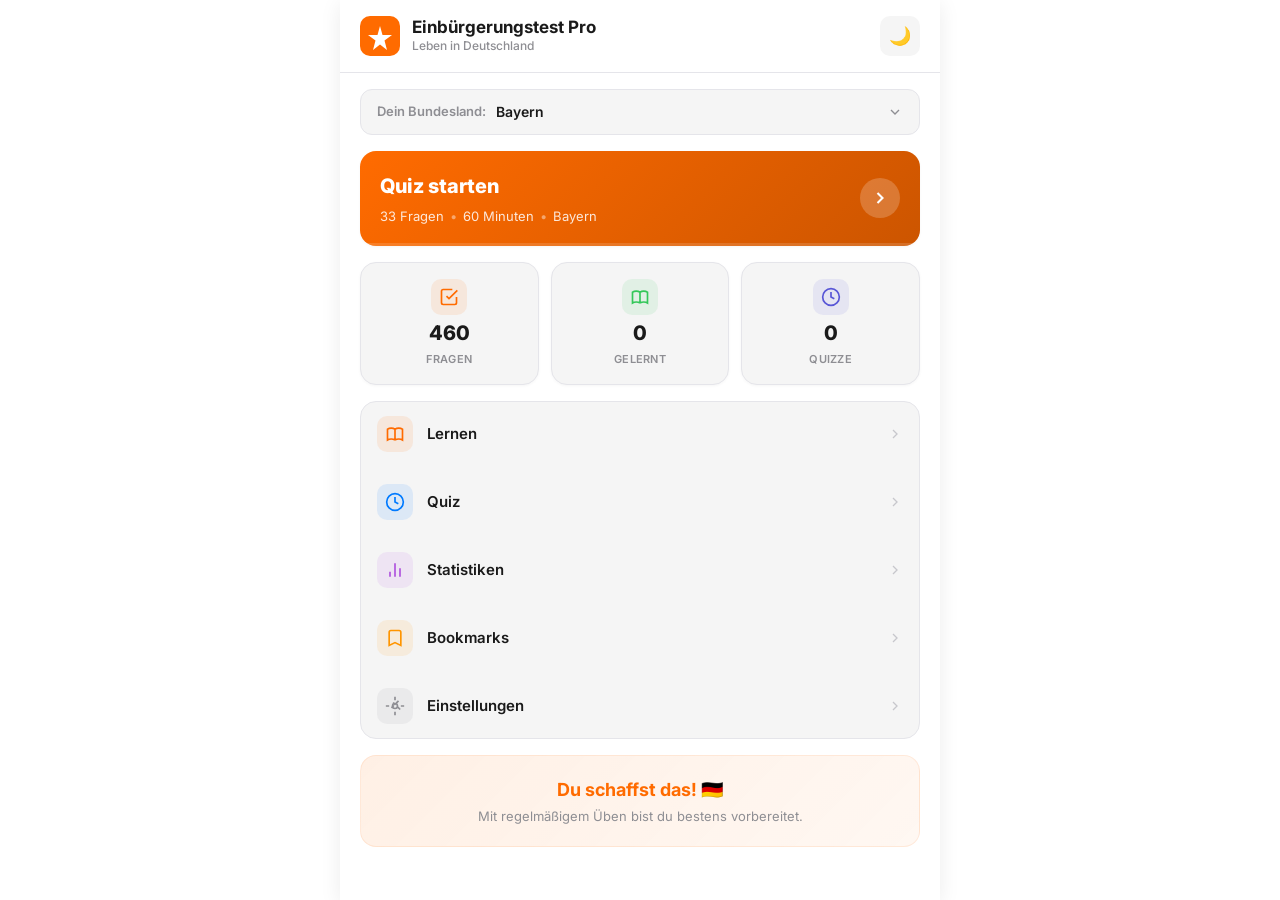
==== webapp/index.html @ 6d7e6860 "Initial commit: Leben in Deutschland Einbürgerungstest app Flutter app, web app, question/translatio" ====
<!DOCTYPE html>
<html lang="de">
<head>
  <meta charset="UTF-8">
  <meta name="viewport" content="width=device-width, initial-scale=1.0">
  <meta name="description" content="Einbürgerungstest Pro - Bereite dich optimal auf den deutschen Einbürgerungstest vor. 460 Fragen, Quiz-Modus, Lernmodus, Statistiken.">
  <meta name="theme-color" content="#FF6B00">
  <title>Einbürgerungstest Pro - Leben in Deutschland</title>
  <link rel="stylesheet" href="style.css">
  <link rel="preconnect" href="https://fonts.googleapis.com">
  <link rel="preconnect" href="https://fonts.gstatic.com" crossorigin>
  <link href="https://fonts.googleapis.com/css2?family=Inter:wght@400;500;600;700;800&display=swap" rel="stylesheet">
  <link rel="manifest" href="manifest.json">
</head>
<body>
  <div id="app">
    <!-- Loading Screen -->
    <section id="loading-screen" class="screen">
      <div class="loading-container">
        <div class="loading-logo">
          <div class="logo-icon">
            <svg viewBox="0 0 64 64" fill="none" xmlns="http://www.w3.org/2000/svg">
              <rect width="64" height="64" rx="16" fill="#FF6B00"/>
              <path d="M32 16L36.5 28.5H49L39 36.5L43 49L32 41L21 49L25 36.5L15 28.5H27.5L32 16Z" fill="white"/>
            </svg>
          </div>
          <h1 class="loading-title">Einbürgerungstest Pro</h1>
          <p class="loading-subtitle">Leben in Deutschland</p>
        </div>
        <div class="loading-spinner"></div>
        <p class="loading-text">Fragen werden geladen...</p>
      </div>
    </section>

    <!-- ===== SCREEN 1: HOME/DASHBOARD ===== -->
    <section id="screen-home" class="screen">
      <header class="app-header">
        <div class="header-content">
          <div class="header-logo">
            <svg viewBox="0 0 40 40" fill="none" xmlns="http://www.w3.org/2000/svg" class="header-icon">
              <rect width="40" height="40" rx="10" fill="#FF6B00"/>
              <path d="M20 10L22.5 19H32L24.5 24.5L27 34L20 28.5L13 34L15.5 24.5L8 19H17.5L20 10Z" fill="white"/>
            </svg>
            <div class="header-text">
              <h1 class="header-title">Einbürgerungstest Pro</h1>
              <p class="header-subtitle">Leben in Deutschland</p>
            </div>
          </div>
          <button id="btn-dark-mode" class="icon-btn" aria-label="Dark Mode umschalten">
            <span class="dark-icon">🌙</span>
            <span class="light-icon">☀️</span>
          </button>
        </div>
      </header>

      <main class="main-content">
        <!-- Bundesland Selector -->
        <div class="bundesland-bar">
          <label for="bundesland-select">Dein Bundesland:</label>
          <select id="bundesland-select" class="bundesland-select">
            <option value="Baden-Württemberg">Baden-Württemberg</option>
            <option value="Bayern" selected>Bayern</option>
            <option value="Berlin">Berlin</option>
            <option value="Brandenburg">Brandenburg</option>
            <option value="Bremen">Bremen</option>
            <option value="Hamburg">Hamburg</option>
            <option value="Hessen">Hessen</option>
            <option value="Mecklenburg-Vorpommern">Mecklenburg-Vorpommern</option>
            <option value="Niedersachsen">Niedersachsen</option>
            <option value="Nordrhein-Westfalen">Nordrhein-Westfalen</option>
            <option value="Rheinland-Pfalz">Rheinland-Pfalz</option>
            <option value="Saarland">Saarland</option>
            <option value="Sachsen">Sachsen</option>
            <option value="Sachsen-Anhalt">Sachsen-Anhalt</option>
            <option value="Schleswig-Holstein">Schleswig-Holstein</option>
            <option value="Thüringen">Thüringen</option>
          </select>
        </div>

        <!-- Quiz Start Card -->
        <div class="quiz-start-card card" id="btn-start-quiz">
          <div class="quiz-start-content">
            <div class="quiz-start-info">
              <h2 class="quiz-start-title">Quiz starten</h2>
              <p class="quiz-start-desc">
                <span class="quiz-start-detail">33 Fragen</span>
                <span class="dot">•</span>
                <span class="quiz-start-detail">60 Minuten</span>
                <span class="dot">•</span>
                <span class="quiz-start-detail" id="quiz-state-display">Bayern</span>
              </p>
            </div>
            <div class="quiz-start-arrow">
              <svg viewBox="0 0 24 24" fill="none" stroke="currentColor" stroke-width="2.5">
                <path d="M9 18l6-6-6-6"/>
              </svg>
            </div>
          </div>
          <div class="quiz-start-progress">
            <div class="progress-line"></div>
          </div>
        </div>

        <!-- Stats Row -->
        <div class="stats-row">
          <div class="stat-card card">
            <div class="stat-icon icon-questions">
              <svg viewBox="0 0 24 24" fill="none" stroke="currentColor" stroke-width="2">
                <path d="M9 11l3 3L22 4"/>
                <path d="M21 12v7a2 2 0 01-2 2H5a2 2 0 01-2-2V5a2 2 0 012-2h11"/>
              </svg>
            </div>
            <div class="stat-number" id="stat-total">460</div>
            <div class="stat-label">Fragen</div>
          </div>
          <div class="stat-card card">
            <div class="stat-icon icon-learned">
              <svg viewBox="0 0 24 24" fill="none" stroke="currentColor" stroke-width="2">
                <path d="M12 6.253v13m0-13C10.832 5.477 9.246 5 7.5 5S4.168 5.477 3 6.253v13C4.168 18.477 5.754 18 7.5 18s3.332.477 4.5 1.253m0-13C13.168 5.477 14.754 5 16.5 5c1.747 0 3.332.477 4.5 1.253v13C19.832 18.477 18.247 18 16.5 18c-1.746 0-3.332.477-4.5 1.253"/>
              </svg>
            </div>
            <div class="stat-number" id="stat-learned">0</div>
            <div class="stat-label">Gelernt</div>
          </div>
          <div class="stat-card card">
            <div class="stat-icon icon-quizzes">
              <svg viewBox="0 0 24 24" fill="none" stroke="currentColor" stroke-width="2">
                <circle cx="12" cy="12" r="10"/>
                <path d="M12 6v6l4 2"/>
              </svg>
            </div>
            <div class="stat-number" id="stat-quizzes">0</div>
            <div class="stat-label">Quizze</div>
          </div>
        </div>

        <!-- Menu List -->
        <nav class="menu-list">
          <button class="menu-item" data-screen="learn">
            <div class="menu-icon icon-learn">
              <svg viewBox="0 0 24 24" fill="none" stroke="currentColor" stroke-width="2">
                <path d="M12 6.253v13m0-13C10.832 5.477 9.246 5 7.5 5S4.168 5.477 3 6.253v13C4.168 18.477 5.754 18 7.5 18s3.332.477 4.5 1.253m0-13C13.168 5.477 14.754 5 16.5 5c1.747 0 3.332.477 4.5 1.253v13C19.832 18.477 18.247 18 16.5 18c-1.746 0-3.332.477-4.5 1.253"/>
              </svg>
            </div>
            <span class="menu-text">Lernen</span>
            <svg class="menu-arrow" viewBox="0 0 24 24" fill="none" stroke="currentColor" stroke-width="2">
              <path d="M9 18l6-6-6-6"/>
            </svg>
          </button>
          <button class="menu-item" data-screen="quiz">
            <div class="menu-icon icon-quiz">
              <svg viewBox="0 0 24 24" fill="none" stroke="currentColor" stroke-width="2">
                <circle cx="12" cy="12" r="10"/>
                <path d="M12 6v6l4 2"/>
              </svg>
            </div>
            <span class="menu-text">Quiz</span>
            <svg class="menu-arrow" viewBox="0 0 24 24" fill="none" stroke="currentColor" stroke-width="2">
              <path d="M9 18l6-6-6-6"/>
            </svg>
          </button>
          <button class="menu-item" data-screen="statistics">
            <div class="menu-icon icon-stats">
              <svg viewBox="0 0 24 24" fill="none" stroke="currentColor" stroke-width="2">
                <path d="M18 20V10M12 20V4M6 20v-6"/>
              </svg>
            </div>
            <span class="menu-text">Statistiken</span>
            <svg class="menu-arrow" viewBox="0 0 24 24" fill="none" stroke="currentColor" stroke-width="2">
              <path d="M9 18l6-6-6-6"/>
            </svg>
          </button>
          <button class="menu-item" data-screen="bookmarks">
            <div class="menu-icon icon-bookmarks">
              <svg viewBox="0 0 24 24" fill="none" stroke="currentColor" stroke-width="2">
                <path d="M5 5a2 2 0 012-2h10a2 2 0 012 2v16l-7-3.5L5 21V5z"/>
              </svg>
            </div>
            <span class="menu-text">Bookmarks</span>
            <svg class="menu-arrow" viewBox="0 0 24 24" fill="none" stroke="currentColor" stroke-width="2">
              <path d="M9 18l6-6-6-6"/>
            </svg>
          </button>
          <button class="menu-item" data-screen="settings">
            <div class="menu-icon icon-settings">
              <svg viewBox="0 0 24 24" fill="none" stroke="currentColor" stroke-width="2">
                <circle cx="12" cy="12" r="3"/>
                <path d="M12 1v4m0 14v4m4.22-17.22l-2.83 2.83m-2.78 2.78l-2.83 2.83M23 12h-4M5 12H1m17.22 4.22l-2.83-2.83m-2.78-2.78l-2.83-2.83"/>
              </svg>
            </div>
            <span class="menu-text">Einstellungen</span>
            <svg class="menu-arrow" viewBox="0 0 24 24" fill="none" stroke="currentColor" stroke-width="2">
              <path d="M9 18l6-6-6-6"/>
            </svg>
          </button>
        </nav>

        <!-- Motivation -->
        <div class="motivation-card">
          <p class="motivation-text">Du schaffst das! 🇩🇪</p>
          <p class="motivation-sub">Mit regelmäßigem Üben bist du bestens vorbereitet.</p>
        </div>
      </main>
    </section>

    <!-- ===== SCREEN 2: QUIZ ===== -->
    <section id="screen-quiz" class="screen">
      <header class="quiz-header">
        <button id="btn-quit-quiz" class="icon-btn" aria-label="Quiz beenden">
          <svg viewBox="0 0 24 24" fill="none" stroke="currentColor" stroke-width="2">
            <path d="M19 12H5m7-7l-7 7 7 7"/>
          </svg>
        </button>
        <div class="quiz-header-center">
          <div class="quiz-timer" id="quiz-timer">60:00</div>
          <div class="quiz-progress-text" id="quiz-progress-text">Frage 1 von 33</div>
        </div>
        <div class="quiz-placeholder"></div>
      </header>

      <!-- Timer Bar -->
      <div class="timer-bar-container">
        <div class="timer-bar" id="timer-bar"></div>
      </div>

      <!-- Progress Bar -->
      <div class="quiz-progress-bar-container">
        <div class="quiz-progress-bar" id="quiz-progress-bar"></div>
      </div>

      <!-- Question Number Circles -->
      <div class="question-circles-container">
        <div class="question-circles" id="question-circles"></div>
      </div>

      <main class="quiz-main" id="quiz-main">
        <!-- Question Card -->
        <div class="quiz-question-card card" id="quiz-question-card">
          <div class="quiz-question-number" id="quiz-question-number">Frage 1</div>
          <h2 class="quiz-question-text" id="quiz-question-text"></h2>
        </div>

        <!-- Answer Buttons -->
        <div class="quiz-answers" id="quiz-answers"></div>
      </main>

      <!-- Quiz Navigation -->
      <footer class="quiz-footer">
        <button id="btn-quiz-prev" class="btn btn-secondary" disabled>
          <svg viewBox="0 0 24 24" fill="none" stroke="currentColor" stroke-width="2">
            <path d="M15 18l-6-6 6-6"/>
          </svg>
          Zurück
        </button>
        <button id="btn-quiz-end" class="btn btn-danger">Test beenden</button>
        <button id="btn-quiz-next" class="btn btn-primary">
          Weiter
          <svg viewBox="0 0 24 24" fill="none" stroke="currentColor" stroke-width="2">
            <path d="M9 18l6-6-6-6"/>
          </svg>
        </button>
      </footer>
    </section>

    <!-- ===== SCREEN 3: QUIZ RESULT ===== -->
    <section id="screen-result" class="screen">
      <header class="result-header">
        <button class="icon-btn" id="btn-result-home" aria-label="Zurück zur Startseite">
          <svg viewBox="0 0 24 24" fill="none" stroke="currentColor" stroke-width="2">
            <path d="M3 12l2-2m0 0l7-7 7 7M5 10v10a1 1 0 001 1h3m10-11l2 2m-2-2v10a1 1 0 01-1 1h-3m-4 0v-4a1 1 0 011-1h2a1 1 0 011 1v4"/>
          </svg>
        </button>
        <h1 class="result-header-title">Ergebnis</h1>
        <div class="placeholder"></div>
      </header>

      <main class="result-main">
        <!-- Result Status -->
        <div class="result-status" id="result-status">
          <div class="result-icon" id="result-icon"></div>
          <h2 class="result-title" id="result-title"></h2>
          <p class="result-subtitle" id="result-subtitle"></p>
        </div>

        <!-- Score Circle -->
        <div class="score-circle-container">
          <div class="score-circle" id="score-circle">
            <svg viewBox="0 0 120 120" class="score-circle-svg">
              <circle cx="60" cy="60" r="54" fill="none" stroke="var(--surface)" stroke-width="8"/>
              <circle cx="60" cy="60" r="54" fill="none" stroke="var(--primary)" stroke-width="8" 
                      stroke-dasharray="339.292" stroke-dashoffset="339.292" 
                      stroke-linecap="round" class="score-progress" id="score-progress"/>
            </svg>
            <div class="score-text">
              <span class="score-number" id="score-number">0</span>
              <span class="score-total">/33</span>
            </div>
          </div>
          <p class="score-needed">Benötigt: 17/33</p>
        </div>

        <!-- Answer List -->
        <div class="result-answers card">
          <h3 class="result-answers-title">Übersicht</h3>
          <div class="result-answers-list" id="result-answers-list"></div>
        </div>
      </main>

      <!-- Result Buttons -->
      <footer class="result-footer">
        <button class="btn btn-primary" id="btn-retry">
          <svg viewBox="0 0 24 24" fill="none" stroke="currentColor" stroke-width="2">
            <path d="M4 4v5h.582m15.356 2A8.001 8.001 0 004.582 9m0 0H9m11 11v-5h-.581m0 0a8.003 8.003 0 01-15.357-2m15.357 2H15"/>
          </svg>
          Nochmal versuchen
        </button>
        <button class="btn btn-secondary" id="btn-result-home-2">Zurück zur Startseite</button>
      </footer>

      <!-- Confetti Canvas -->
      <canvas id="confetti-canvas"></canvas>
    </section>

    <!-- ===== SCREEN 4: LEARN ===== -->
    <section id="screen-learn" class="screen">
      <header class="sub-header">
        <button class="icon-btn btn-back" data-screen="home" aria-label="Zurück">
          <svg viewBox="0 0 24 24" fill="none" stroke="currentColor" stroke-width="2">
            <path d="M19 12H5m7-7l-7 7 7 7"/>
          </svg>
        </button>
        <h1 class="sub-header-title">Lernen</h1>
        <div class="placeholder"></div>
      </header>

      <main class="learn-main" id="learn-main">
        <!-- Search -->
        <div class="search-bar">
          <svg class="search-icon" viewBox="0 0 24 24" fill="none" stroke="currentColor" stroke-width="2">
            <circle cx="11" cy="11" r="8"/>
            <path d="M21 21l-4.35-4.35"/>
          </svg>
          <input type="text" id="learn-search" class="search-input" placeholder="Fragen durchsuchen...">
        </div>

        <!-- Filter Tags -->
        <div class="filter-tags" id="filter-tags">
          <button class="filter-tag active" data-category="all">Alle</button>
          <button class="filter-tag" data-category="Allgemein">Allgemein</button>
          <button class="filter-tag" data-category="Bundesland">Bundesland</button>
          <button class="filter-tag" data-category="Europa">Europa</button>
          <button class="filter-tag" data-category="Geschichte">Geschichte</button>
          <button class="filter-tag" data-category="Politik">Politik</button>
          <button class="filter-tag" data-category="Verfassung">Verfassung</button>
          <button class="filter-tag" data-category="Recht">Recht</button>
          <button class="filter-tag" data-category="Gesellschaft">Gesellschaft</button>
          <button class="filter-tag" data-category="Wahl">Wahl</button>
        </div>

        <!-- Questions List -->
        <div class="learn-questions-list" id="learn-questions-list"></div>
      </main>
    </section>

    <!-- ===== SCREEN 5: STATISTICS ===== -->
    <section id="screen-statistics" class="screen">
      <header class="sub-header">
        <button class="icon-btn btn-back" data-screen="home" aria-label="Zurück">
          <svg viewBox="0 0 24 24" fill="none" stroke="currentColor" stroke-width="2">
            <path d="M19 12H5m7-7l-7 7 7 7"/>
          </svg>
        </button>
        <h1 class="sub-header-title">Statistiken</h1>
        <div class="placeholder"></div>
      </header>

      <main class="stats-main">
        <!-- Overall Progress Circle -->
        <div class="stats-progress-card card">
          <h3 class="stats-card-title">Gesamtfortschritt</h3>
          <div class="stats-circle-container">
            <div class="stats-circle">
              <svg viewBox="0 0 120 120" class="stats-circle-svg">
                <circle cx="60" cy="60" r="54" fill="none" stroke="var(--surface)" stroke-width="8"/>
                <circle cx="60" cy="60" r="54" fill="none" stroke="var(--primary)" stroke-width="8" 
                        stroke-dasharray="339.292" stroke-dashoffset="339.292" 
                        stroke-linecap="round" class="stats-progress-circle" id="stats-progress-circle"/>
              </svg>
              <div class="stats-circle-text">
                <span class="stats-circle-number" id="stats-circle-number">0</span>
                <span class="stats-circle-percent" id="stats-circle-percent">%</span>
              </div>
            </div>
            <p class="stats-circle-label">
              <span id="stats-learned-count">0</span> / <span id="stats-total-count">460</span> Fragen gelernt
            </p>
          </div>
        </div>

        <!-- Category Bars -->
        <div class="stats-categories-card card">
          <h3 class="stats-card-title">Kategorien</h3>
          <div class="stats-category-bars" id="stats-category-bars"></div>
        </div>

        <!-- Quiz History -->
        <div class="stats-history-card card">
          <h3 class="stats-card-title">Letzte Quiz-Ergebnisse</h3>
          <div class="stats-history-list" id="stats-history-list"></div>
        </div>

        <!-- Success Rate -->
        <div class="stats-rate-card card">
          <h3 class="stats-card-title">Erfolgsrate</h3>
          <div class="rate-display">
            <div class="rate-number" id="rate-number">0%</div>
            <div class="rate-bar-container">
              <div class="rate-bar" id="rate-bar"></div>
            </div>
            <p class="rate-detail" id="rate-detail">0 von 0 Quizzen bestanden</p>
          </div>
        </div>
      </main>
    </section>

    <!-- ===== SCREEN 6: BOOKMARKS ===== -->
    <section id="screen-bookmarks" class="screen">
      <header class="sub-header">
        <button class="icon-btn btn-back" data-screen="home" aria-label="Zurück">
          <svg viewBox="0 0 24 24" fill="none" stroke="currentColor" stroke-width="2">
            <path d="M19 12H5m7-7l-7 7 7 7"/>
          </svg>
        </button>
        <h1 class="sub-header-title">Bookmarks</h1>
        <div class="placeholder"></div>
      </header>

      <main class="bookmarks-main">
        <div class="bookmarks-list" id="bookmarks-list"></div>
        <div class="bookmarks-empty" id="bookmarks-empty">
          <svg viewBox="0 0 24 24" fill="none" stroke="currentColor" stroke-width="1.5" class="empty-icon">
            <path d="M5 5a2 2 0 012-2h10a2 2 0 012 2v16l-7-3.5L5 21V5z"/>
          </svg>
          <p>Noch keine Bookmarks</p>
          <p class="empty-sub">Markiere Fragen im Lernmodus mit dem Stern.</p>
        </div>
      </main>
    </section>

    <!-- ===== SCREEN 7: SETTINGS ===== -->
    <section id="screen-settings" class="screen">
      <header class="sub-header">
        <button class="icon-btn btn-back" data-screen="home" aria-label="Zurück">
          <svg viewBox="0 0 24 24" fill="none" stroke="currentColor" stroke-width="2">
            <path d="M19 12H5m7-7l-7 7 7 7"/>
          </svg>
        </button>
        <h1 class="sub-header-title">Einstellungen</h1>
        <div class="placeholder"></div>
      </header>

      <main class="settings-main">
        <!-- Bundesland Setting -->
        <div class="settings-section card">
          <h3 class="settings-section-title">Bundesland</h3>
          <div class="settings-item">
            <label for="settings-bundesland" class="settings-label">Dein Bundesland für den Test</label>
            <select id="settings-bundesland" class="settings-select">
              <option value="Baden-Württemberg">Baden-Württemberg</option>
              <option value="Bayern" selected>Bayern</option>
              <option value="Berlin">Berlin</option>
              <option value="Brandenburg">Brandenburg</option>
              <option value="Bremen">Bremen</option>
              <option value="Hamburg">Hamburg</option>
              <option value="Hessen">Hessen</option>
              <option value="Mecklenburg-Vorpommern">Mecklenburg-Vorpommern</option>
              <option value="Niedersachsen">Niedersachsen</option>
              <option value="Nordrhein-Westfalen">Nordrhein-Westfalen</option>
              <option value="Rheinland-Pfalz">Rheinland-Pfalz</option>
              <option value="Saarland">Saarland</option>
              <option value="Sachsen">Sachsen</option>
              <option value="Sachsen-Anhalt">Sachsen-Anhalt</option>
              <option value="Schleswig-Holstein">Schleswig-Holstein</option>
              <option value="Thüringen">Thüringen</option>
            </select>
          </div>
        </div>

        <!-- Appearance -->
        <div class="settings-section card">
          <h3 class="settings-section-title">Erscheinungsbild</h3>
          <div class="settings-item toggle-item">
            <div class="settings-toggle-info">
              <span class="settings-label">Dark Mode</span>
              <span class="settings-desc">Dunkles Design verwenden</span>
            </div>
            <label class="toggle-switch">
              <input type="checkbox" id="settings-dark-mode">
              <span class="toggle-slider"></span>
            </label>
          </div>
        </div>

        <!-- Language -->
        <div class="settings-section card">
          <h3 class="settings-section-title">Sprache</h3>
          <div class="settings-item">
            <label for="settings-language" class="settings-label">App-Sprache</label>
            <select id="settings-language" class="settings-select">
              <option value="de" selected>Deutsch</option>
              <option value="en">English</option>
              <option value="tr">Türkçe</option>
            </select>
          </div>
        </div>

        <!-- Data -->
        <div class="settings-section card">
          <h3 class="settings-section-title">Daten</h3>
          <div class="settings-item">
            <div class="settings-reset-info">
              <span class="settings-label">Fortschritt zurücksetzen</span>
              <span class="settings-desc">Alle Lernfortschritte und Statistiken löschen</span>
            </div>
            <button class="btn btn-danger" id="btn-reset-progress">Zurücksetzen</button>
          </div>
        </div>

        <!-- About -->
        <div class="settings-about">
          <p class="about-text">Einbürgerungstest Pro v1.0</p>
          <p class="about-sub">Vorbereitung auf den deutschen Einbürgerungstest "Leben in Deutschland"</p>
        </div>
      </main>
    </section>

    <!-- Confirm Dialog -->
    <div class="dialog-overlay" id="dialog-overlay">
      <div class="dialog card">
        <h3 class="dialog-title" id="dialog-title">Bestätigen</h3>
        <p class="dialog-message" id="dialog-message">Möchtest du fortfahren?</p>
        <div class="dialog-buttons">
          <button class="btn btn-secondary" id="dialog-cancel">Abbrechen</button>
          <button class="btn btn-primary" id="dialog-confirm">Bestätigen</button>
        </div>
      </div>
    </div>

    <!-- Toast Notification -->
    <div class="toast" id="toast">
      <span class="toast-message" id="toast-message"></span>
    </div>
  </div>

  <script src="app.js"></script>
</body>
</html>
---- webapp/style.css ----
/* ============================================
   Einbürgerungstest Pro - Styles
   Xiaomi-Stil: White + Orange (#FF6B00)
   ============================================ */

/* --- CSS Variablen --- */
:root {
  --primary: #FF6B00;
  --primary-light: #FF8533;
  --primary-dark: #CC5500;
  --primary-ghost: rgba(255, 107, 0, 0.1);
  --bg: #FFFFFF;
  --surface: #F5F5F5;
  --surface-hover: #EBEBEB;
  --text: #1A1A1A;
  --text-secondary: #8E8E93;
  --text-tertiary: #C7C7CC;
  --success: #34C759;
  --error: #FF3B30;
  --warning: #FF9500;
  --info: #5856D6;
  --border: #E5E5EA;
  --shadow-sm: 0 1px 3px rgba(0,0,0,0.04);
  --shadow-md: 0 4px 20px rgba(0,0,0,0.08);
  --shadow-lg: 0 8px 32px rgba(0,0,0,0.12);
  --card-radius: 16px;
  --button-radius: 12px;
  --transition: all 0.3s cubic-bezier(0.4, 0, 0.2, 1);
  --transition-fast: all 0.15s ease;
  --font: 'Inter', -apple-system, BlinkMacSystemFont, 'Segoe UI', Roboto, sans-serif;
  --max-width: 600px;
}

[data-theme="dark"] {
  --primary: #FF8533;
  --primary-light: #FF9F5C;
  --primary-dark: #FF6B00;
  --primary-ghost: rgba(255, 107, 0, 0.15);
  --bg: #1A1A1A;
  --surface: #2C2C2E;
  --surface-hover: #3A3A3C;
  --text: #FFFFFF;
  --text-secondary: #8E8E93;
  --text-tertiary: #636366;
  --border: #38383A;
  --shadow-sm: 0 1px 3px rgba(0,0,0,0.2);
  --shadow-md: 0 4px 20px rgba(0,0,0,0.3);
  --shadow-lg: 0 8px 32px rgba(0,0,0,0.4);
}

/* --- Reset & Base --- */
*, *::before, *::after {
  margin: 0;
  padding: 0;
  box-sizing: border-box;
}

html {
  font-size: 16px;
  -webkit-tap-highlight-color: transparent;
}

body {
  font-family: var(--font);
  background: var(--bg);
  color: var(--text);
  line-height: 1.5;
  min-height: 100vh;
  overflow-x: hidden;
  transition: background 0.3s ease, color 0.3s ease;
}

#app {
  max-width: var(--max-width);
  margin: 0 auto;
  min-height: 100vh;
  position: relative;
}

/* --- Screen Management --- */
.screen {
  display: none;
  min-height: 100vh;
  animation: fadeIn 0.3s ease;
}

.screen.active {
  display: flex;
  flex-direction: column;
}

@keyframes fadeIn {
  from { opacity: 0; transform: translateY(8px); }
  to { opacity: 1; transform: translateY(0); }
}

@keyframes slideUp {
  from { opacity: 0; transform: translateY(20px); }
  to { opacity: 1; transform: translateY(0); }
}

@keyframes pulse {
  0%, 100% { transform: scale(1); }
  50% { transform: scale(1.02); }
}

@keyframes spin {
  to { transform: rotate(360deg); }
}

@keyframes shake {
  0%, 100% { transform: translateX(0); }
  25% { transform: translateX(-5px); }
  75% { transform: translateX(5px); }
}

@keyframes confettiFall {
  0% { transform: translateY(-100%) rotate(0deg); opacity: 1; }
  100% { transform: translateY(100vh) rotate(720deg); opacity: 0; }
}

/* --- Loading Screen --- */
#loading-screen {
  display: none;
  align-items: center;
  justify-content: center;
  min-height: 100vh;
  background: var(--bg);
}

#loading-screen.active {
  display: flex;
}

.loading-container {
  display: flex;
  flex-direction: column;
  align-items: center;
  gap: 24px;
  animation: fadeIn 0.5s ease;
}

.loading-logo {
  display: flex;
  flex-direction: column;
  align-items: center;
  gap: 8px;
}

.logo-icon svg {
  width: 72px;
  height: 72px;
}

.loading-title {
  font-size: 1.5rem;
  font-weight: 800;
  color: var(--text);
  letter-spacing: -0.5px;
}

.loading-subtitle {
  font-size: 0.9375rem;
  color: var(--text-secondary);
  font-weight: 500;
}

.loading-spinner {
  width: 36px;
  height: 36px;
  border: 3px solid var(--border);
  border-top-color: var(--primary);
  border-radius: 50%;
  animation: spin 0.8s linear infinite;
}

.loading-text {
  font-size: 0.875rem;
  color: var(--text-secondary);
}

/* --- Header --- */
.app-header {
  padding: 16px 20px;
  background: var(--bg);
  position: sticky;
  top: 0;
  z-index: 100;
  border-bottom: 1px solid var(--border);
}

.header-content {
  display: flex;
  align-items: center;
  justify-content: space-between;
}

.header-logo {
  display: flex;
  align-items: center;
  gap: 12px;
}

.header-icon {
  width: 40px;
  height: 40px;
  flex-shrink: 0;
}

.header-text {
  display: flex;
  flex-direction: column;
}

.header-title {
  font-size: 1.0625rem;
  font-weight: 700;
  color: var(--text);
  line-height: 1.2;
}

.header-subtitle {
  font-size: 0.75rem;
  color: var(--text-secondary);
  font-weight: 500;
}

/* --- Icon Buttons --- */
.icon-btn {
  width: 40px;
  height: 40px;
  border-radius: 10px;
  border: none;
  background: var(--surface);
  color: var(--text);
  display: flex;
  align-items: center;
  justify-content: center;
  cursor: pointer;
  transition: var(--transition-fast);
}

.icon-btn:hover {
  background: var(--surface-hover);
}

.icon-btn:active {
  transform: scale(0.95);
}

.icon-btn svg {
  width: 20px;
  height: 20px;
}

#btn-dark-mode .dark-icon,
#btn-dark-mode .light-icon {
  font-size: 1.125rem;
  line-height: 1;
}

[data-theme="dark"] #btn-dark-mode .dark-icon { display: none; }
[data-theme="dark"] #btn-dark-mode .light-icon { display: block; }
:not([data-theme="dark"]) #btn-dark-mode .dark-icon { display: block; }
:not([data-theme="dark"]) #btn-dark-mode .light-icon { display: none; }

/* --- Sub Header --- */
.sub-header {
  padding: 16px 20px;
  background: var(--bg);
  position: sticky;
  top: 0;
  z-index: 100;
  border-bottom: 1px solid var(--border);
  display: flex;
  align-items: center;
  justify-content: space-between;
  gap: 12px;
}

.sub-header-title {
  font-size: 1.125rem;
  font-weight: 700;
  color: var(--text);
  flex: 1;
  text-align: center;
}

.sub-header .placeholder {
  width: 40px;
}

/* --- Buttons --- */
.btn {
  display: inline-flex;
  align-items: center;
  justify-content: center;
  gap: 8px;
  padding: 12px 20px;
  border-radius: var(--button-radius);
  font-family: var(--font);
  font-size: 0.9375rem;
  font-weight: 600;
  border: none;
  cursor: pointer;
  transition: var(--transition-fast);
  white-space: nowrap;
}

.btn:active {
  transform: scale(0.97);
}

.btn svg {
  width: 18px;
  height: 18px;
  flex-shrink: 0;
}

.btn-primary {
  background: var(--primary);
  color: #fff;
}

.btn-primary:hover {
  background: var(--primary-dark);
}

.btn-secondary {
  background: var(--surface);
  color: var(--text);
}

.btn-secondary:hover {
  background: var(--surface-hover);
}

.btn-danger {
  background: var(--error);
  color: #fff;
}

.btn-danger:hover {
  background: #D6302A;
}

.btn-success {
  background: var(--success);
  color: #fff;
}

/* --- Card --- */
.card {
  background: var(--surface);
  border-radius: var(--card-radius);
  box-shadow: var(--shadow-sm);
  border: 1px solid var(--border);
  transition: var(--transition);
}

/* --- Main Content --- */
.main-content {
  padding: 16px 20px 24px;
  display: flex;
  flex-direction: column;
  gap: 16px;
  flex: 1;
}

/* --- Bundesland Bar --- */
.bundesland-bar {
  display: flex;
  align-items: center;
  gap: 10px;
  padding: 12px 16px;
  background: var(--surface);
  border-radius: var(--button-radius);
  border: 1px solid var(--border);
}

.bundesland-bar label {
  font-size: 0.8125rem;
  font-weight: 600;
  color: var(--text-secondary);
  white-space: nowrap;
}

.bundesland-select,
.settings-select {
  flex: 1;
  background: transparent;
  border: none;
  font-family: var(--font);
  font-size: 0.875rem;
  font-weight: 600;
  color: var(--text);
  cursor: pointer;
  outline: none;
  appearance: none;
  -webkit-appearance: none;
  padding-right: 20px;
  background-image: url("data:image/svg+xml,%3Csvg xmlns='http://www.w3.org/2000/svg' width='16' height='16' viewBox='0 0 24 24' fill='none' stroke='%238E8E93' stroke-width='2'%3E%3Cpath d='M6 9l6 6 6-6'/%3E%3C/svg%3E");
  background-repeat: no-repeat;
  background-position: right center;
}

/* --- Quiz Start Card --- */
.quiz-start-card {
  background: linear-gradient(135deg, var(--primary) 0%, var(--primary-dark) 100%);
  color: #fff;
  padding: 20px;
  cursor: pointer;
  position: relative;
  overflow: hidden;
  border: none;
  transition: var(--transition);
  animation: slideUp 0.4s ease;
}

.quiz-start-card:hover {
  transform: translateY(-2px);
  box-shadow: var(--shadow-lg);
}

.quiz-start-card:active {
  transform: scale(0.98);
}

.quiz-start-content {
  display: flex;
  align-items: center;
  justify-content: space-between;
  position: relative;
  z-index: 1;
}

.quiz-start-title {
  font-size: 1.25rem;
  font-weight: 800;
  color: #fff;
  margin-bottom: 6px;
}

.quiz-start-desc {
  font-size: 0.8125rem;
  color: rgba(255,255,255,0.85);
  display: flex;
  align-items: center;
  gap: 6px;
  flex-wrap: wrap;
}

.dot {
  opacity: 0.5;
}

.quiz-start-arrow {
  width: 40px;
  height: 40px;
  border-radius: 50%;
  background: rgba(255,255,255,0.2);
  display: flex;
  align-items: center;
  justify-content: center;
  flex-shrink: 0;
}

.quiz-start-arrow svg {
  width: 20px;
  height: 20px;
  color: #fff;
}

.quiz-start-progress {
  position: absolute;
  bottom: 0;
  left: 0;
  right: 0;
  height: 3px;
  background: rgba(255,255,255,0.15);
}

.progress-line {
  width: 0%;
  height: 100%;
  background: rgba(255,255,255,0.5);
  border-radius: 2px;
  transition: width 2s ease;
}

.quiz-start-card:hover .progress-line {
  width: 100%;
}

/* --- Stats Row --- */
.stats-row {
  display: grid;
  grid-template-columns: repeat(3, 1fr);
  gap: 12px;
  animation: slideUp 0.4s ease 0.1s both;
}

.stat-card {
  padding: 16px 8px;
  display: flex;
  flex-direction: column;
  align-items: center;
  text-align: center;
  gap: 6px;
}

.stat-icon {
  width: 36px;
  height: 36px;
  border-radius: 10px;
  display: flex;
  align-items: center;
  justify-content: center;
}

.stat-icon svg {
  width: 20px;
  height: 20px;
}

.icon-questions {
  background: var(--primary-ghost);
  color: var(--primary);
}

.icon-learned {
  background: rgba(52, 199, 89, 0.1);
  color: var(--success);
}

.icon-quizzes {
  background: rgba(88, 86, 214, 0.1);
  color: var(--info);
}

.stat-number {
  font-size: 1.25rem;
  font-weight: 800;
  color: var(--text);
  line-height: 1.2;
}

.stat-label {
  font-size: 0.6875rem;
  font-weight: 600;
  color: var(--text-secondary);
  text-transform: uppercase;
  letter-spacing: 0.3px;
}

/* --- Menu List --- */
.menu-list {
  display: flex;
  flex-direction: column;
  gap: 4px;
  background: var(--surface);
  border-radius: var(--card-radius);
  border: 1px solid var(--border);
  overflow: hidden;
  animation: slideUp 0.4s ease 0.2s both;
}

.menu-item {
  display: flex;
  align-items: center;
  gap: 14px;
  padding: 14px 16px;
  background: transparent;
  border: none;
  cursor: pointer;
  transition: var(--transition-fast);
  font-family: var(--font);
  color: var(--text);
  text-align: left;
  width: 100%;
}

.menu-item:hover {
  background: var(--surface-hover);
}

.menu-item:active {
  background: var(--surface-hover);
}

.menu-icon {
  width: 36px;
  height: 36px;
  border-radius: 10px;
  display: flex;
  align-items: center;
  justify-content: center;
  flex-shrink: 0;
}

.menu-icon svg {
  width: 20px;
  height: 20px;
}

.icon-learn { background: var(--primary-ghost); color: var(--primary); }
.icon-quiz { background: rgba(0, 122, 255, 0.1); color: #007AFF; }
.icon-stats { background: rgba(175, 82, 222, 0.1); color: #AF52DE; }
.icon-bookmarks { background: rgba(255, 149, 0, 0.1); color: var(--warning); }
.icon-settings { background: rgba(142, 142, 147, 0.1); color: var(--text-secondary); }

.menu-text {
  flex: 1;
  font-size: 0.9375rem;
  font-weight: 600;
}

.menu-arrow {
  width: 16px;
  height: 16px;
  color: var(--text-tertiary);
  flex-shrink: 0;
}

/* --- Motivation Card --- */
.motivation-card {
  padding: 20px;
  text-align: center;
  background: linear-gradient(135deg, var(--primary-ghost) 0%, rgba(255, 107, 0, 0.05) 100%);
  border-radius: var(--card-radius);
  border: 1px solid rgba(255, 107, 0, 0.1);
  animation: slideUp 0.4s ease 0.3s both;
}

.motivation-text {
  font-size: 1.125rem;
  font-weight: 700;
  color: var(--primary);
  margin-bottom: 4px;
}

.motivation-sub {
  font-size: 0.8125rem;
  color: var(--text-secondary);
}

/* ============================================
   QUIZ SCREEN
   ============================================ */

.quiz-header {
  padding: 12px 20px;
  background: var(--bg);
  position: sticky;
  top: 0;
  z-index: 100;
  border-bottom: 1px solid var(--border);
  display: flex;
  align-items: center;
  justify-content: space-between;
  gap: 12px;
}

.quiz-header-center {
  flex: 1;
  text-align: center;
}

.quiz-timer {
  font-size: 1.25rem;
  font-weight: 800;
  color: var(--text);
  font-variant-numeric: tabular-nums;
  line-height: 1.2;
}

.quiz-timer.warning {
  color: var(--error);
  animation: pulse 1s infinite;
}

.quiz-progress-text {
  font-size: 0.75rem;
  color: var(--text-secondary);
  font-weight: 500;
}

.quiz-placeholder {
  width: 40px;
}

/* Timer Bar */
.timer-bar-container {
  height: 3px;
  background: var(--surface);
  position: sticky;
  top: 61px;
  z-index: 99;
}

.timer-bar {
  height: 100%;
  width: 100%;
  background: var(--primary);
  transition: width 1s linear, background 0.3s ease;
}

.timer-bar.warning {
  background: var(--error);
}

/* Progress Bar */
.quiz-progress-bar-container {
  height: 3px;
  background: var(--surface);
  margin-top: 1px;
}

.quiz-progress-bar {
  height: 100%;
  width: 0%;
  background: var(--success);
  transition: width 0.3s ease;
}

/* Question Circles */
.question-circles-container {
  padding: 12px 20px;
  overflow-x: auto;
  -webkit-overflow-scrolling: touch;
  background: var(--bg);
  border-bottom: 1px solid var(--border);
  position: sticky;
  top: 65px;
  z-index: 98;
}

.question-circles {
  display: flex;
  gap: 8px;
  min-width: max-content;
}

.question-circle {
  width: 32px;
  height: 32px;
  border-radius: 50%;
  display: flex;
  align-items: center;
  justify-content: center;
  font-size: 0.75rem;
  font-weight: 700;
  border: 2px solid var(--border);
  background: var(--bg);
  color: var(--text-secondary);
  cursor: pointer;
  transition: var(--transition-fast);
  flex-shrink: 0;
}

.question-circle:hover {
  border-color: var(--primary);
  color: var(--primary);
}

.question-circle.current {
  border-color: var(--primary);
  background: var(--primary);
  color: #fff;
}

.question-circle.answered {
  border-color: var(--success);
  background: var(--success);
  color: #fff;
}

.question-circle.wrong {
  border-color: var(--error);
  background: var(--error);
  color: #fff;
}

/* Quiz Main */
.quiz-main {
  padding: 16px 20px;
  display: flex;
  flex-direction: column;
  gap: 16px;
  flex: 1;
  overflow-y: auto;
}

.quiz-question-card {
  padding: 20px;
  background: var(--surface);
}

.quiz-question-number {
  font-size: 0.75rem;
  font-weight: 700;
  color: var(--primary);
  text-transform: uppercase;
  letter-spacing: 0.5px;
  margin-bottom: 8px;
}

.quiz-question-text {
  font-size: 1.0625rem;
  font-weight: 600;
  color: var(--text);
  line-height: 1.5;
}

/* Answer Buttons */
.quiz-answers {
  display: flex;
  flex-direction: column;
  gap: 10px;
}

.answer-btn {
  display: flex;
  align-items: flex-start;
  gap: 14px;
  padding: 16px;
  background: var(--surface);
  border: 2px solid var(--border);
  border-radius: var(--button-radius);
  cursor: pointer;
  transition: var(--transition-fast);
  font-family: var(--font);
  color: var(--text);
  text-align: left;
  width: 100%;
  font-size: 0.9375rem;
  line-height: 1.4;
}

.answer-btn:hover {
  border-color: var(--primary);
  background: var(--primary-ghost);
}

.answer-letter {
  width: 28px;
  height: 28px;
  border-radius: 50%;
  background: var(--border);
  color: var(--text-secondary);
  display: flex;
  align-items: center;
  justify-content: center;
  font-size: 0.8125rem;
  font-weight: 700;
  flex-shrink: 0;
}

.answer-btn.selected {
  border-color: var(--primary);
  background: var(--primary-ghost);
}

.answer-btn.selected .answer-letter {
  background: var(--primary);
  color: #fff;
}

.answer-btn.correct {
  border-color: var(--success);
  background: rgba(52, 199, 89, 0.1);
}

.answer-btn.correct .answer-letter {
  background: var(--success);
  color: #fff;
}

.answer-btn.incorrect {
  border-color: var(--error);
  background: rgba(255, 59, 48, 0.1);
}

.answer-btn.incorrect .answer-letter {
  background: var(--error);
  color: #fff;
}

/* Quiz Footer */
.quiz-footer {
  padding: 12px 20px;
  background: var(--bg);
  border-top: 1px solid var(--border);
  display: flex;
  align-items: center;
  justify-content: space-between;
  gap: 10px;
  position: sticky;
  bottom: 0;
  z-index: 100;
}

.quiz-footer .btn {
  padding: 10px 16px;
  font-size: 0.875rem;
}

.quiz-footer .btn svg {
  width: 16px;
  height: 16px;
}

#btn-quiz-end {
  font-size: 0.8125rem;
  padding: 8px 14px;
}

/* ============================================
   RESULT SCREEN
   ============================================ */

.result-header {
  padding: 16px 20px;
  background: var(--bg);
  position: sticky;
  top: 0;
  z-index: 100;
  border-bottom: 1px solid var(--border);
  display: flex;
  align-items: center;
  justify-content: space-between;
}

.result-header-title {
  font-size: 1.125rem;
  font-weight: 700;
  flex: 1;
  text-align: center;
}

.result-main {
  padding: 24px 20px;
  display: flex;
  flex-direction: column;
  gap: 20px;
  flex: 1;
}

.result-status {
  text-align: center;
  animation: slideUp 0.4s ease;
}

.result-icon {
  font-size: 4rem;
  line-height: 1;
  margin-bottom: 12px;
}

.result-title {
  font-size: 1.75rem;
  font-weight: 800;
  margin-bottom: 4px;
}

.result-title.passed {
  color: var(--success);
}

.result-title.failed {
  color: var(--error);
}

.result-subtitle {
  font-size: 0.9375rem;
  color: var(--text-secondary);
}

/* Score Circle */
.score-circle-container {
  display: flex;
  flex-direction: column;
  align-items: center;
  gap: 10px;
}

.score-circle {
  position: relative;
  width: 140px;
  height: 140px;
}

.score-circle-svg {
  width: 100%;
  height: 100%;
  transform: rotate(-90deg);
}

.score-progress {
  transition: stroke-dashoffset 1.5s ease;
}

.score-text {
  position: absolute;
  top: 50%;
  left: 50%;
  transform: translate(-50%, -50%);
  text-align: center;
}

.score-number {
  font-size: 2.5rem;
  font-weight: 800;
  color: var(--text);
}

.score-total {
  font-size: 1.25rem;
  color: var(--text-secondary);
  font-weight: 600;
}

.score-needed {
  font-size: 0.8125rem;
  color: var(--text-secondary);
  font-weight: 500;
}

/* Result Answers */
.result-answers {
  padding: 16px;
}

.result-answers-title {
  font-size: 1rem;
  font-weight: 700;
  color: var(--text);
  margin-bottom: 12px;
}

.result-answers-list {
  display: flex;
  flex-direction: column;
  gap: 8px;
}

.result-answer-item {
  display: flex;
  align-items: flex-start;
  gap: 10px;
  padding: 10px 12px;
  border-radius: 10px;
  background: var(--bg);
  font-size: 0.8125rem;
  transition: var(--transition-fast);
}

.result-answer-item.correct {
  border-left: 3px solid var(--success);
}

.result-answer-item.incorrect {
  border-left: 3px solid var(--error);
}

.result-answer-icon {
  flex-shrink: 0;
  font-size: 1rem;
  margin-top: 1px;
}

.result-answer-text {
  flex: 1;
  line-height: 1.4;
  color: var(--text);
}

/* Result Footer */
.result-footer {
  padding: 16px 20px;
  background: var(--bg);
  border-top: 1px solid var(--border);
  display: flex;
  flex-direction: column;
  gap: 10px;
  position: sticky;
  bottom: 0;
  z-index: 100;
}

.result-footer .btn {
  width: 100%;
}

/* Confetti Canvas */
#confetti-canvas {
  position: fixed;
  top: 0;
  left: 0;
  width: 100%;
  height: 100%;
  pointer-events: none;
  z-index: 1000;
}

/* ============================================
   LEARN SCREEN
   ============================================ */

.learn-main {
  padding: 16px 20px;
  display: flex;
  flex-direction: column;
  gap: 16px;
  flex: 1;
}

/* Search */
.search-bar {
  display: flex;
  align-items: center;
  gap: 10px;
  padding: 12px 16px;
  background: var(--surface);
  border-radius: var(--button-radius);
  border: 1px solid var(--border);
  transition: var(--transition-fast);
}

.search-bar:focus-within {
  border-color: var(--primary);
  box-shadow: 0 0 0 3px var(--primary-ghost);
}

.search-icon {
  width: 18px;
  height: 18px;
  color: var(--text-secondary);
  flex-shrink: 0;
}

.search-input {
  flex: 1;
  background: transparent;
  border: none;
  font-family: var(--font);
  font-size: 0.9375rem;
  color: var(--text);
  outline: none;
}

.search-input::placeholder {
  color: var(--text-tertiary);
}

/* Filter Tags */
.filter-tags {
  display: flex;
  gap: 8px;
  overflow-x: auto;
  -webkit-overflow-scrolling: touch;
  padding-bottom: 4px;
  scrollbar-width: none;
}

.filter-tags::-webkit-scrollbar {
  display: none;
}

.filter-tag {
  padding: 8px 14px;
  border-radius: 20px;
  border: 1px solid var(--border);
  background: var(--bg);
  color: var(--text-secondary);
  font-family: var(--font);
  font-size: 0.8125rem;
  font-weight: 600;
  cursor: pointer;
  transition: var(--transition-fast);
  white-space: nowrap;
  flex-shrink: 0;
}

.filter-tag:hover {
  border-color: var(--primary);
  color: var(--primary);
}

.filter-tag.active {
  background: var(--primary);
  color: #fff;
  border-color: var(--primary);
}

/* Learn Questions List */
.learn-questions-list {
  display: flex;
  flex-direction: column;
  gap: 10px;
}

.learn-question-item {
  background: var(--surface);
  border-radius: var(--card-radius);
  border: 1px solid var(--border);
  overflow: hidden;
  transition: var(--transition-fast);
}

.learn-question-item:hover {
  box-shadow: var(--shadow-md);
}

.learn-question-header {
  display: flex;
  align-items: flex-start;
  gap: 12px;
  padding: 16px;
  cursor: pointer;
  width: 100%;
  background: transparent;
  border: none;
  font-family: var(--font);
  text-align: left;
  color: var(--text);
}

.learn-question-num {
  width: 32px;
  height: 32px;
  border-radius: 50%;
  background: var(--primary-ghost);
  color: var(--primary);
  display: flex;
  align-items: center;
  justify-content: center;
  font-size: 0.75rem;
  font-weight: 700;
  flex-shrink: 0;
}

.learn-question-num.learned {
  background: var(--success);
  color: #fff;
}

.learn-question-content {
  flex: 1;
}

.learn-question-text {
  font-size: 0.9375rem;
  font-weight: 600;
  line-height: 1.4;
  margin-bottom: 6px;
}

.learn-question-meta {
  display: flex;
  align-items: center;
  gap: 8px;
  font-size: 0.75rem;
  color: var(--text-secondary);
}

.learn-question-category {
  padding: 2px 8px;
  border-radius: 10px;
  background: var(--bg);
  font-weight: 600;
}

.learn-question-actions {
  display: flex;
  align-items: center;
  gap: 8px;
}

.learn-action-btn {
  width: 32px;
  height: 32px;
  border-radius: 50%;
  border: none;
  background: transparent;
  color: var(--text-tertiary);
  cursor: pointer;
  display: flex;
  align-items: center;
  justify-content: center;
  transition: var(--transition-fast);
  flex-shrink: 0;
}

.learn-action-btn:hover {
  background: var(--bg);
}

.learn-action-btn svg {
  width: 18px;
  height: 18px;
}

.learn-action-btn.bookmarked {
  color: var(--warning);
}

.learn-action-btn.learned {
  color: var(--success);
}

/* Expanded Question */
.learn-question-body {
  padding: 0 16px 16px;
  display: none;
  animation: slideUp 0.2s ease;
}

.learn-question-body.expanded {
  display: block;
}

.learn-answer-options {
  display: flex;
  flex-direction: column;
  gap: 8px;
}

.learn-answer-option {
  display: flex;
  align-items: flex-start;
  gap: 10px;
  padding: 12px 14px;
  border-radius: 10px;
  border: 1px solid var(--border);
  background: var(--bg);
  cursor: pointer;
  transition: var(--transition-fast);
  font-family: var(--font);
  font-size: 0.875rem;
  color: var(--text);
  text-align: left;
  width: 100%;
  line-height: 1.4;
}

.learn-answer-option:hover {
  border-color: var(--primary);
}

.learn-answer-option .answer-letter {
  width: 24px;
  height: 24px;
  font-size: 0.75rem;
}

.learn-answer-option.correct {
  border-color: var(--success);
  background: rgba(52, 199, 89, 0.08);
}

.learn-answer-option.correct .answer-letter {
  background: var(--success);
  color: #fff;
}

.learn-answer-option.wrong {
  border-color: var(--error);
  background: rgba(255, 59, 48, 0.08);
}

.learn-answer-option.wrong .answer-letter {
  background: var(--error);
  color: #fff;
}

.learn-answer-feedback {
  margin-top: 10px;
  padding: 10px 14px;
  border-radius: 10px;
  font-size: 0.8125rem;
  font-weight: 600;
  display: none;
}

.learn-answer-feedback.show {
  display: block;
}

.learn-answer-feedback.correct {
  background: rgba(52, 199, 89, 0.1);
  color: var(--success);
}

.learn-answer-feedback.wrong {
  background: rgba(255, 59, 48, 0.1);
  color: var(--error);
}

/* ============================================
   STATISTICS SCREEN
   ============================================ */

.stats-main {
  padding: 16px 20px;
  display: flex;
  flex-direction: column;
  gap: 16px;
  flex: 1;
}

.stats-card-title {
  font-size: 1rem;
  font-weight: 700;
  color: var(--text);
  margin-bottom: 14px;
}

/* Stats Progress Card */
.stats-progress-card {
  padding: 20px;
}

.stats-circle-container {
  display: flex;
  flex-direction: column;
  align-items: center;
  gap: 10px;
}

.stats-circle {
  position: relative;
  width: 120px;
  height: 120px;
}

.stats-circle-svg {
  width: 100%;
  height: 100%;
  transform: rotate(-90deg);
}

.stats-progress-circle {
  transition: stroke-dashoffset 1s ease;
}

.stats-circle-text {
  position: absolute;
  top: 50%;
  left: 50%;
  transform: translate(-50%, -50%);
  display: flex;
  align-items: baseline;
  gap: 1px;
}

.stats-circle-number {
  font-size: 2rem;
  font-weight: 800;
  color: var(--text);
}

.stats-circle-percent {
  font-size: 1rem;
  font-weight: 600;
  color: var(--text-secondary);
}

.stats-circle-label {
  font-size: 0.8125rem;
  color: var(--text-secondary);
  font-weight: 500;
}

/* Category Bars */
.stats-categories-card {
  padding: 20px;
}

.stats-category-bars {
  display: flex;
  flex-direction: column;
  gap: 14px;
}

.category-bar-item {
  display: flex;
  flex-direction: column;
  gap: 6px;
}

.category-bar-header {
  display: flex;
  justify-content: space-between;
  font-size: 0.8125rem;
}

.category-bar-name {
  font-weight: 600;
  color: var(--text);
}

.category-bar-value {
  color: var(--text-secondary);
  font-weight: 500;
}

.category-bar-track {
  height: 8px;
  background: var(--bg);
  border-radius: 4px;
  overflow: hidden;
}

.category-bar-fill {
  height: 100%;
  background: linear-gradient(90deg, var(--primary) 0%, var(--primary-light) 100%);
  border-radius: 4px;
  transition: width 0.8s ease;
  min-width: 4px;
}

/* Quiz History */
.stats-history-card {
  padding: 20px;
}

.stats-history-list {
  display: flex;
  flex-direction: column;
  gap: 10px;
}

.history-item {
  display: flex;
  align-items: center;
  gap: 12px;
  padding: 12px 14px;
  border-radius: 10px;
  background: var(--bg);
}

.history-score {
  width: 44px;
  height: 44px;
  border-radius: 50%;
  display: flex;
  align-items: center;
  justify-content: center;
  font-size: 0.8125rem;
  font-weight: 700;
  flex-shrink: 0;
}

.history-score.passed {
  background: rgba(52, 199, 89, 0.1);
  color: var(--success);
}

.history-score.failed {
  background: rgba(255, 59, 48, 0.1);
  color: var(--error);
}

.history-info {
  flex: 1;
}

.history-date {
  font-size: 0.8125rem;
  font-weight: 600;
  color: var(--text);
}

.history-detail {
  font-size: 0.75rem;
  color: var(--text-secondary);
}

.history-badge {
  padding: 4px 10px;
  border-radius: 10px;
  font-size: 0.6875rem;
  font-weight: 700;
}

.history-badge.passed {
  background: rgba(52, 199, 89, 0.1);
  color: var(--success);
}

.history-badge.failed {
  background: rgba(255, 59, 48, 0.1);
  color: var(--error);
}

/* Success Rate */
.stats-rate-card {
  padding: 20px;
}

.rate-display {
  display: flex;
  flex-direction: column;
  align-items: center;
  gap: 12px;
}

.rate-number {
  font-size: 2.5rem;
  font-weight: 800;
  color: var(--primary);
}

.rate-bar-container {
  width: 100%;
  height: 12px;
  background: var(--bg);
  border-radius: 6px;
  overflow: hidden;
}

.rate-bar {
  height: 100%;
  background: linear-gradient(90deg, var(--primary) 0%, var(--success) 100%);
  border-radius: 6px;
  transition: width 0.8s ease;
}

.rate-detail {
  font-size: 0.8125rem;
  color: var(--text-secondary);
}

/* ============================================
   BOOKMARKS SCREEN
   ============================================ */

.bookmarks-main {
  padding: 16px 20px;
  flex: 1;
}

.bookmarks-list {
  display: flex;
  flex-direction: column;
  gap: 10px;
}

.bookmarks-empty {
  display: none;
  flex-direction: column;
  align-items: center;
  justify-content: center;
  padding: 60px 20px;
  text-align: center;
  color: var(--text-secondary);
}

.bookmarks-empty.show {
  display: flex;
}

.empty-icon {
  width: 48px;
  height: 48px;
  margin-bottom: 12px;
  color: var(--text-tertiary);
}

.empty-sub {
  font-size: 0.8125rem;
  margin-top: 4px;
}

/* ============================================
   SETTINGS SCREEN
   ============================================ */

.settings-main {
  padding: 16px 20px;
  display: flex;
  flex-direction: column;
  gap: 16px;
  flex: 1;
}

.settings-section {
  padding: 16px 20px;
}

.settings-section-title {
  font-size: 0.75rem;
  font-weight: 700;
  color: var(--text-secondary);
  text-transform: uppercase;
  letter-spacing: 0.5px;
  margin-bottom: 12px;
}

.settings-item {
  display: flex;
  align-items: center;
  gap: 12px;
}

.settings-label {
  font-size: 0.9375rem;
  font-weight: 600;
  color: var(--text);
  flex: 1;
}

.settings-desc {
  font-size: 0.8125rem;
  color: var(--text-secondary);
  font-weight: 400;
  display: block;
}

.toggle-item {
  justify-content: space-between;
}

.settings-toggle-info {
  display: flex;
  flex-direction: column;
  gap: 2px;
}

/* Toggle Switch */
.toggle-switch {
  position: relative;
  width: 52px;
  height: 30px;
  flex-shrink: 0;
}

.toggle-switch input {
  opacity: 0;
  width: 0;
  height: 0;
}

.toggle-slider {
  position: absolute;
  cursor: pointer;
  top: 0;
  left: 0;
  right: 0;
  bottom: 0;
  background: var(--border);
  border-radius: 15px;
  transition: 0.3s;
}

.toggle-slider::before {
  position: absolute;
  content: "";
  height: 24px;
  width: 24px;
  left: 3px;
  bottom: 3px;
  background: white;
  border-radius: 50%;
  transition: 0.3s;
  box-shadow: 0 1px 3px rgba(0,0,0,0.15);
}

.toggle-switch input:checked + .toggle-slider {
  background: var(--primary);
}

.toggle-switch input:checked + .toggle-slider::before {
  transform: translateX(22px);
}

.settings-reset-info {
  display: flex;
  flex-direction: column;
  gap: 2px;
  flex: 1;
}

.settings-about {
  text-align: center;
  padding: 24px 0;
  color: var(--text-secondary);
}

.about-text {
  font-size: 0.875rem;
  font-weight: 600;
}

.about-sub {
  font-size: 0.75rem;
  margin-top: 4px;
}

/* ============================================
   DIALOG
   ============================================ */

.dialog-overlay {
  position: fixed;
  top: 0;
  left: 0;
  right: 0;
  bottom: 0;
  background: rgba(0,0,0,0.5);
  display: none;
  align-items: center;
  justify-content: center;
  z-index: 1000;
  padding: 20px;
  animation: fadeIn 0.2s ease;
}

.dialog-overlay.active {
  display: flex;
}

.dialog {
  background: var(--bg);
  padding: 24px;
  max-width: 400px;
  width: 100%;
  animation: slideUp 0.2s ease;
}

.dialog-title {
  font-size: 1.125rem;
  font-weight: 700;
  color: var(--text);
  margin-bottom: 8px;
}

.dialog-message {
  font-size: 0.9375rem;
  color: var(--text-secondary);
  margin-bottom: 20px;
  line-height: 1.5;
}

.dialog-buttons {
  display: flex;
  gap: 10px;
  justify-content: flex-end;
}

.dialog-buttons .btn {
  padding: 10px 20px;
}

/* ============================================
   TOAST
   ============================================ */

.toast {
  position: fixed;
  bottom: 80px;
  left: 50%;
  transform: translateX(-50%) translateY(100px);
  background: var(--text);
  color: var(--bg);
  padding: 12px 24px;
  border-radius: 10px;
  font-size: 0.875rem;
  font-weight: 600;
  z-index: 2000;
  opacity: 0;
  transition: all 0.3s ease;
  pointer-events: none;
  white-space: nowrap;
}

.toast.show {
  transform: translateX(-50%) translateY(0);
  opacity: 1;
}

/* ============================================
   RESPONSIVE
   ============================================ */

@media (max-width: 380px) {
  :root {
    --card-radius: 12px;
    --button-radius: 10px;
  }

  .header-title {
    font-size: 0.9375rem;
  }

  .quiz-start-title {
    font-size: 1.125rem;
  }

  .stat-number {
    font-size: 1.125rem;
  }

  .stats-row {
    gap: 8px;
  }

  .stat-card {
    padding: 12px 4px;
  }
}

@media (min-width: 601px) {
  #app {
    box-shadow: var(--shadow-md);
    min-height: 100vh;
  }
}

/* ============================================
   SCROLLBAR STYLING
   ============================================ */

::-webkit-scrollbar {
  width: 6px;
  height: 6px;
}

::-webkit-scrollbar-track {
  background: transparent;
}

::-webkit-scrollbar-thumb {
  background: var(--text-tertiary);
  border-radius: 3px;
}

::-webkit-scrollbar-thumb:hover {
  background: var(--text-secondary);
}

/* ============================================
   SELECTION
   ============================================ */

::selection {
  background: var(--primary);
  color: #fff;
}

/* ============================================
   FOCUS
   ============================================ */

button:focus-visible,
input:focus-visible,
select:focus-visible {
  outline: 2px solid var(--primary);
  outline-offset: 2px;
}

/* ============================================
   REDUCED MOTION
   ============================================ */

@media (prefers-reduced-motion: reduce) {
  *, *::before, *::after {
    animation-duration: 0.01ms !important;
    animation-iteration-count: 1 !important;
    transition-duration: 0.01ms !important;
  }
}

/* ============================================
   LANGUAGE SWITCHER & RTL
   ============================================ */

/* === SPRACHUMSCHALTER === */
.lang-switcher {
  display: flex;
  justify-content: center;
  gap: 8px;
  margin: 12px 0;
  padding: 8px;
}

.lang-btn {
  padding: 6px 14px;
  border: 2px solid var(--border);
  border-radius: 20px;
  background: var(--surface);
  color: var(--text-secondary);
  font-family: var(--font);
  font-size: 13px;
  font-weight: 600;
  cursor: pointer;
  transition: all 0.2s ease;
}

.lang-btn.active {
  background: var(--primary);
  color: white;
  border-color: var(--primary);
}

.lang-btn:hover:not(.active) {
  border-color: var(--primary);
  color: var(--primary);
}

/* === RTL FÜR ARABISCH === */
[dir="rtl"] {
  text-align: right;
}

[dir="rtl"] .quiz-question-card {
  text-align: right;
}

[dir="rtl"] .answer-btn {
  text-align: right;
  direction: rtl;
}

[dir="rtl"] .quiz-question-text {
  text-align: right;
  direction: rtl;
}

[dir="rtl"] .learn-question-header {
  text-align: right;
  direction: rtl;
}

[dir="rtl"] .learn-question-text {
  text-align: right;
  direction: rtl;
}

[dir="rtl"] .learn-answer-option {
  text-align: right;
  direction: rtl;
}

[dir="rtl"] .result-answer-item {
  text-align: right;
  direction: rtl;
}

[dir="rtl"] .result-answer-text {
  text-align: right;
  direction: rtl;
}

/* Arabic font support */
[dir="rtl"] .answer-text,
[dir="rtl"] .learn-question-text,
[dir="rtl"] .learn-answer-option span:last-child,
[dir="rtl"] .quiz-question-text {
  font-family: 'Inter', 'Segoe UI', 'Arial', sans-serif;
}
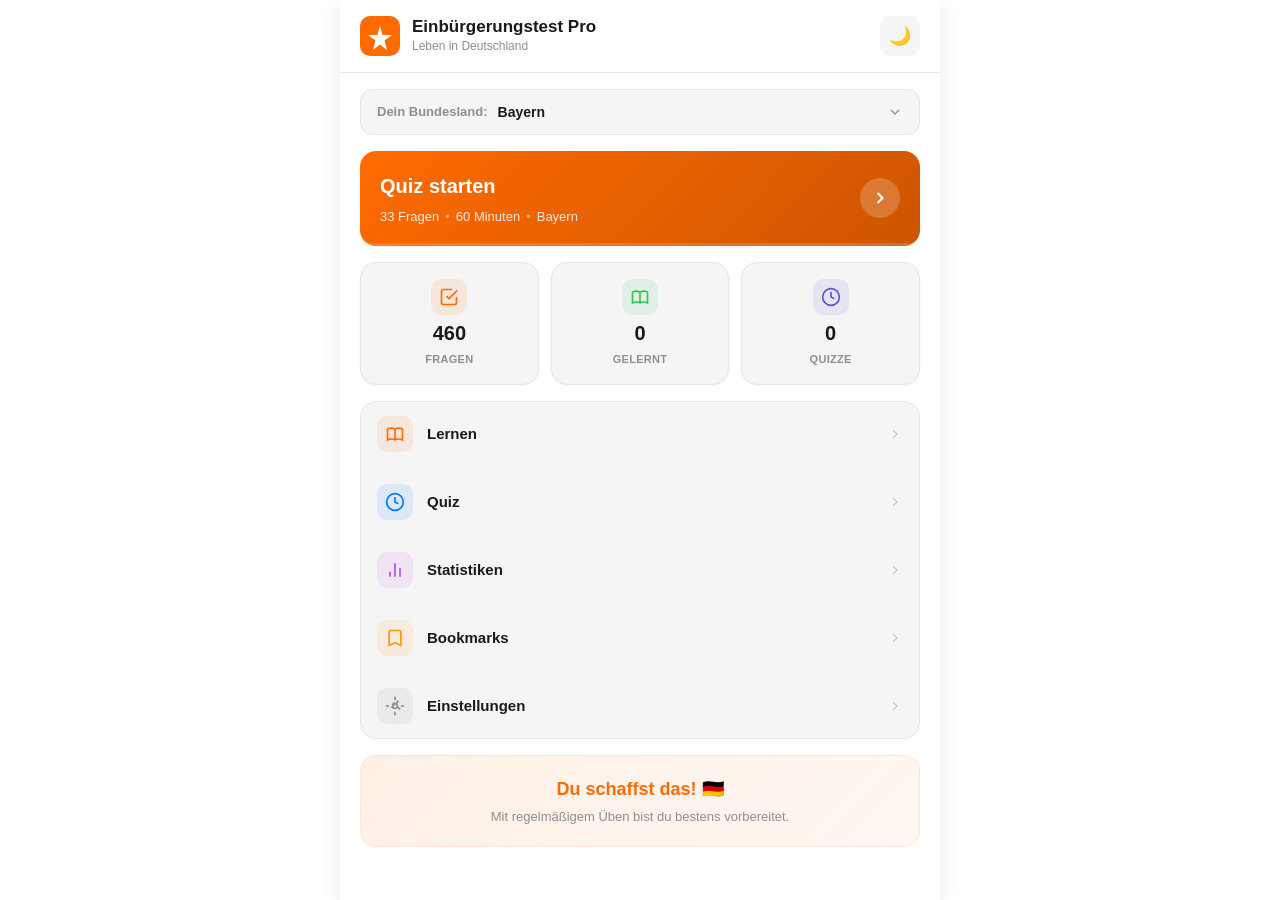
==== commit 07336188: "[verified] Fix all: Provider-Integration + Security-Fixes == Critical == - Fragen-Loading: _loadQues" ====
--- a/webapp/index.html
+++ b/webapp/index.html
@@ -5,6 +5,7 @@
   <meta name="viewport" content="width=device-width, initial-scale=1.0">
   <meta name="description" content="Einbürgerungstest Pro - Bereite dich optimal auf den deutschen Einbürgerungstest vor. 460 Fragen, Quiz-Modus, Lernmodus, Statistiken.">
   <meta name="theme-color" content="#FF6B00">
+  <meta http-equiv="Content-Security-Policy" content="default-src 'self'; style-src 'self' https://fonts.googleapis.com; font-src https://fonts.gstatic.com; img-src 'self' data:; script-src 'self'; connect-src 'self'; upgrade-insecure-requests;">
   <title>Einbürgerungstest Pro - Leben in Deutschland</title>
   <link rel="stylesheet" href="style.css">
   <link rel="preconnect" href="https://fonts.googleapis.com">
@@ -554,4 +555,4 @@
 
   <script src="app.js"></script>
 </body>
-</html>+</html>
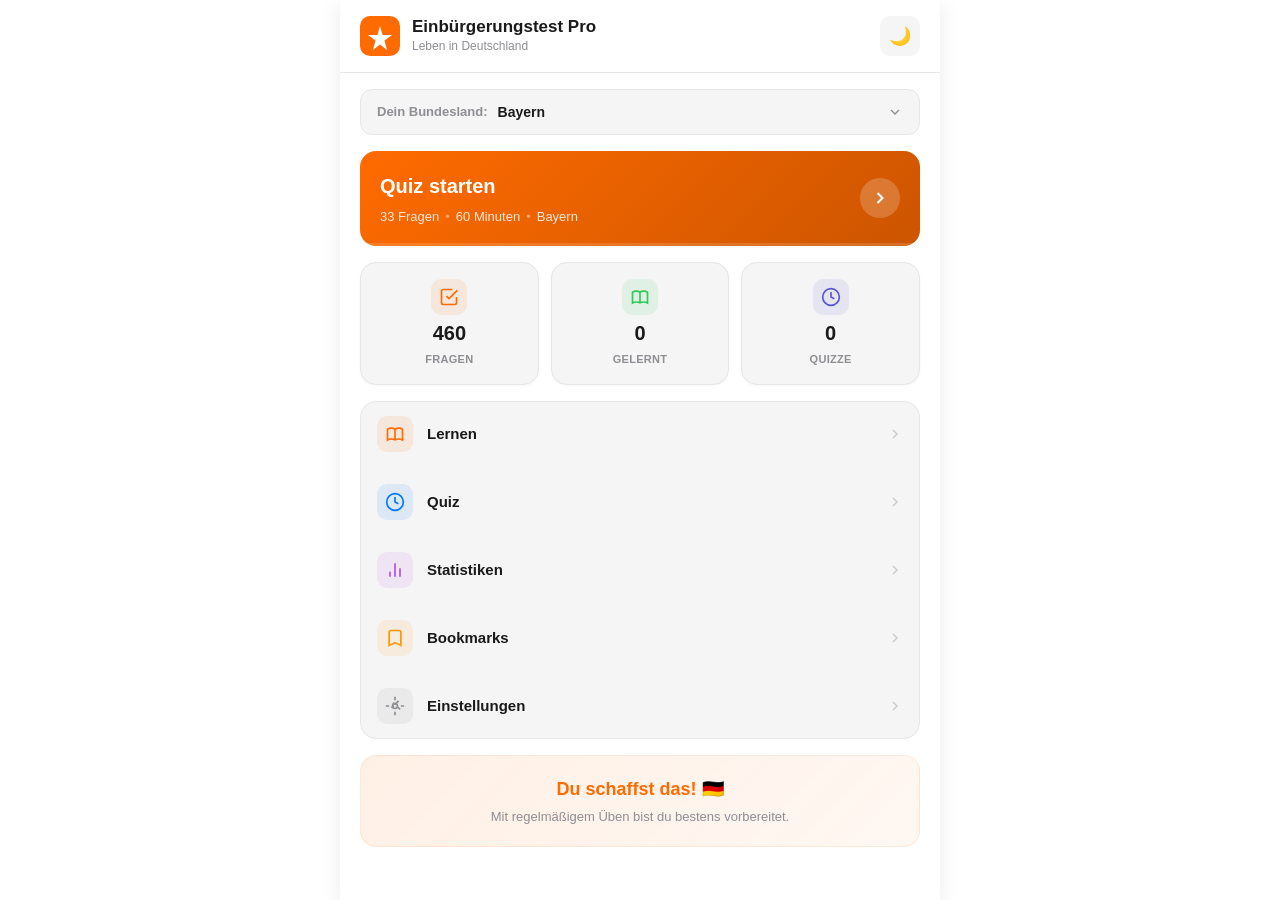
==== commit c8c52d18: "Add humble app promos (endenews.de + tcgrail.org) - Flutter HomeScreen: dezente Card unter dem Motiv" ====
--- a/webapp/index.html
+++ b/webapp/index.html
@@ -527,6 +527,22 @@
           </div>
         </div>
 
+        <!-- Our Apps -->
+        <div class="settings-section card">
+          <h3 class="settings-section-title">Unsere Apps</h3>
+          <div style="display:flex;gap:16px;padding:8px 0;">
+            <a href="https://endenews.de" target="_blank" rel="noopener" style="display:flex;align-items:center;gap:8px;text-decoration:none;color:var(--text);padding:8px 12px;border-radius:10px;background:var(--surface);flex:1;">
+              <span style="background:#FF6B00;color:#fff;width:28px;height:28px;border-radius:6px;display:flex;align-items:center;justify-content:center;font-size:10px;font-weight:800;">EN</span>
+              <span style="font-size:13px;font-weight:600;">endenews.de</span>
+            </a>
+            <a href="https://tcgrail.org" target="_blank" rel="noopener" style="display:flex;align-items:center;gap:8px;text-decoration:none;color:var(--text);padding:8px 12px;border-radius:10px;background:var(--surface);flex:1;">
+              <span style="background:#6366F1;color:#fff;width:28px;height:28px;border-radius:6px;display:flex;align-items:center;justify-content:center;font-size:9px;font-weight:800;">TCG</span>
+              <span style="font-size:13px;font-weight:600;">tcgrail.org</span>
+            </a>
+          </div>
+        </div>
+
+
         <!-- About -->
         <div class="settings-about">
           <p class="about-text">Einbürgerungstest Pro v1.0</p>
